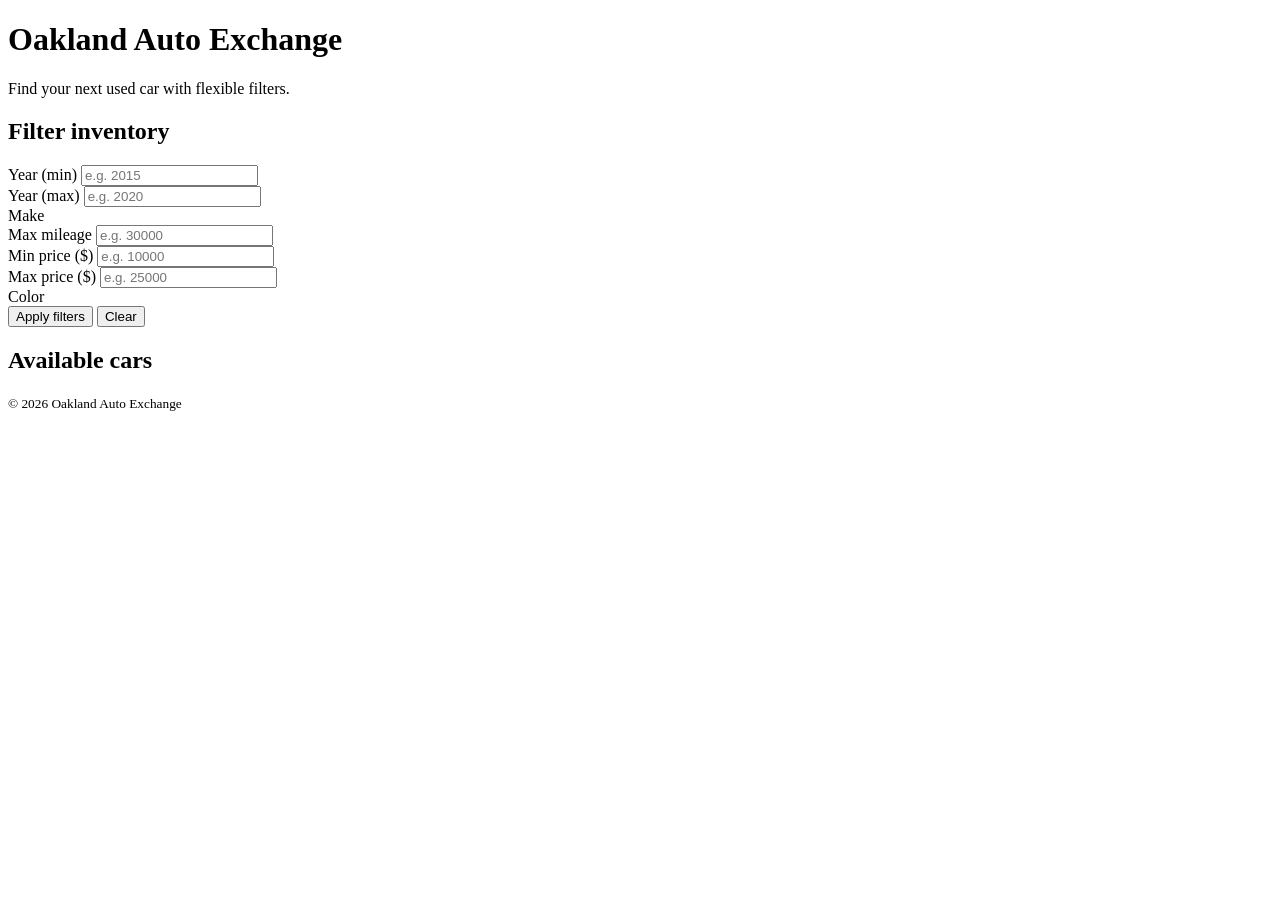
==== JeremyPutnam_hw5TH_csi3150_w2026/ProjectIndex.html @ 6c5514d2 "Add files via upload" ====
<!DOCTYPE html>
<html lang="en">
<head>
    <meta charset="UTF-8" />
    <title>Used Car Inventory</title>
    <meta name="viewport" content="width=device-width, initial-scale=1" />
    <link rel="stylesheet" href="css/main.css" />
</head>
<body>
    <header class="site-header">
        <div class="container">
            <h1>Oakland Auto Exchange</h1>
            <p>Find your next used car with flexible filters.</p>
        </div>
    </header>

    <main class="container">
        <section class="filters" aria-label="Car filters">
            <h2>Filter inventory</h2>
            <form id="filter-form">
                <div class="filter-group">
                    <label for="min-year">Year (min)</label>
                    <input type="number" id="min-year" name="minYear" placeholder="e.g. 2015" />
                </div>

                <div class="filter-group">
                    <label for="max-year">Year (max)</label>
                    <input type="number" id="max-year" name="maxYear" placeholder="e.g. 2020" />
                </div>

                <div class="filter-group">
                    <span class="filter-label">Make</span>
                    <div class="checkbox-group" id="make-options">
                        <!-- Filled dynamically -->
                    </div>
                </div>

                <div class="filter-group">
                    <label for="max-mileage">Max mileage</label>
                    <input type="number" id="max-mileage" name="maxMileage" placeholder="e.g. 30000" />
                </div>

                <div class="filter-group">
                    <label for="min-price">Min price ($)</label>
                    <input type="number" id="min-price" name="minPrice" placeholder="e.g. 10000" />
                </div>

                <div class="filter-group">
                    <label for="max-price">Max price ($)</label>
                    <input type="number" id="max-price" name="maxPrice" placeholder="e.g. 25000" />
                </div>

                <div class="filter-group">
                    <span class="filter-label">Color</span>
                    <div class="checkbox-group" id="color-options">
                        <!-- Filled dynamically -->
                    </div>
                </div>

                <div class="filter-actions">
                    <button type="submit">Apply filters</button>
                    <button type="button" id="clear-filters">Clear</button>
                </div>
            </form>
        </section>

        <section class="inventory" aria-label="Car listings">
            <h2>Available cars</h2>
            <p id="results-message" class="results-message" aria-live="polite"></p>
            <div id="car-list" class="card-grid">
                <!-- Cards injected here -->
            </div>
        </section>
    </main>

    <footer class="site-footer">
        <div class="container">
            <small>&copy; 2026 Oakland Auto Exchange</small>
        </div>
    </footer>

    <script src="js/data.js"></script>
    <script src="js/main.js"></script>
</body>
</html>
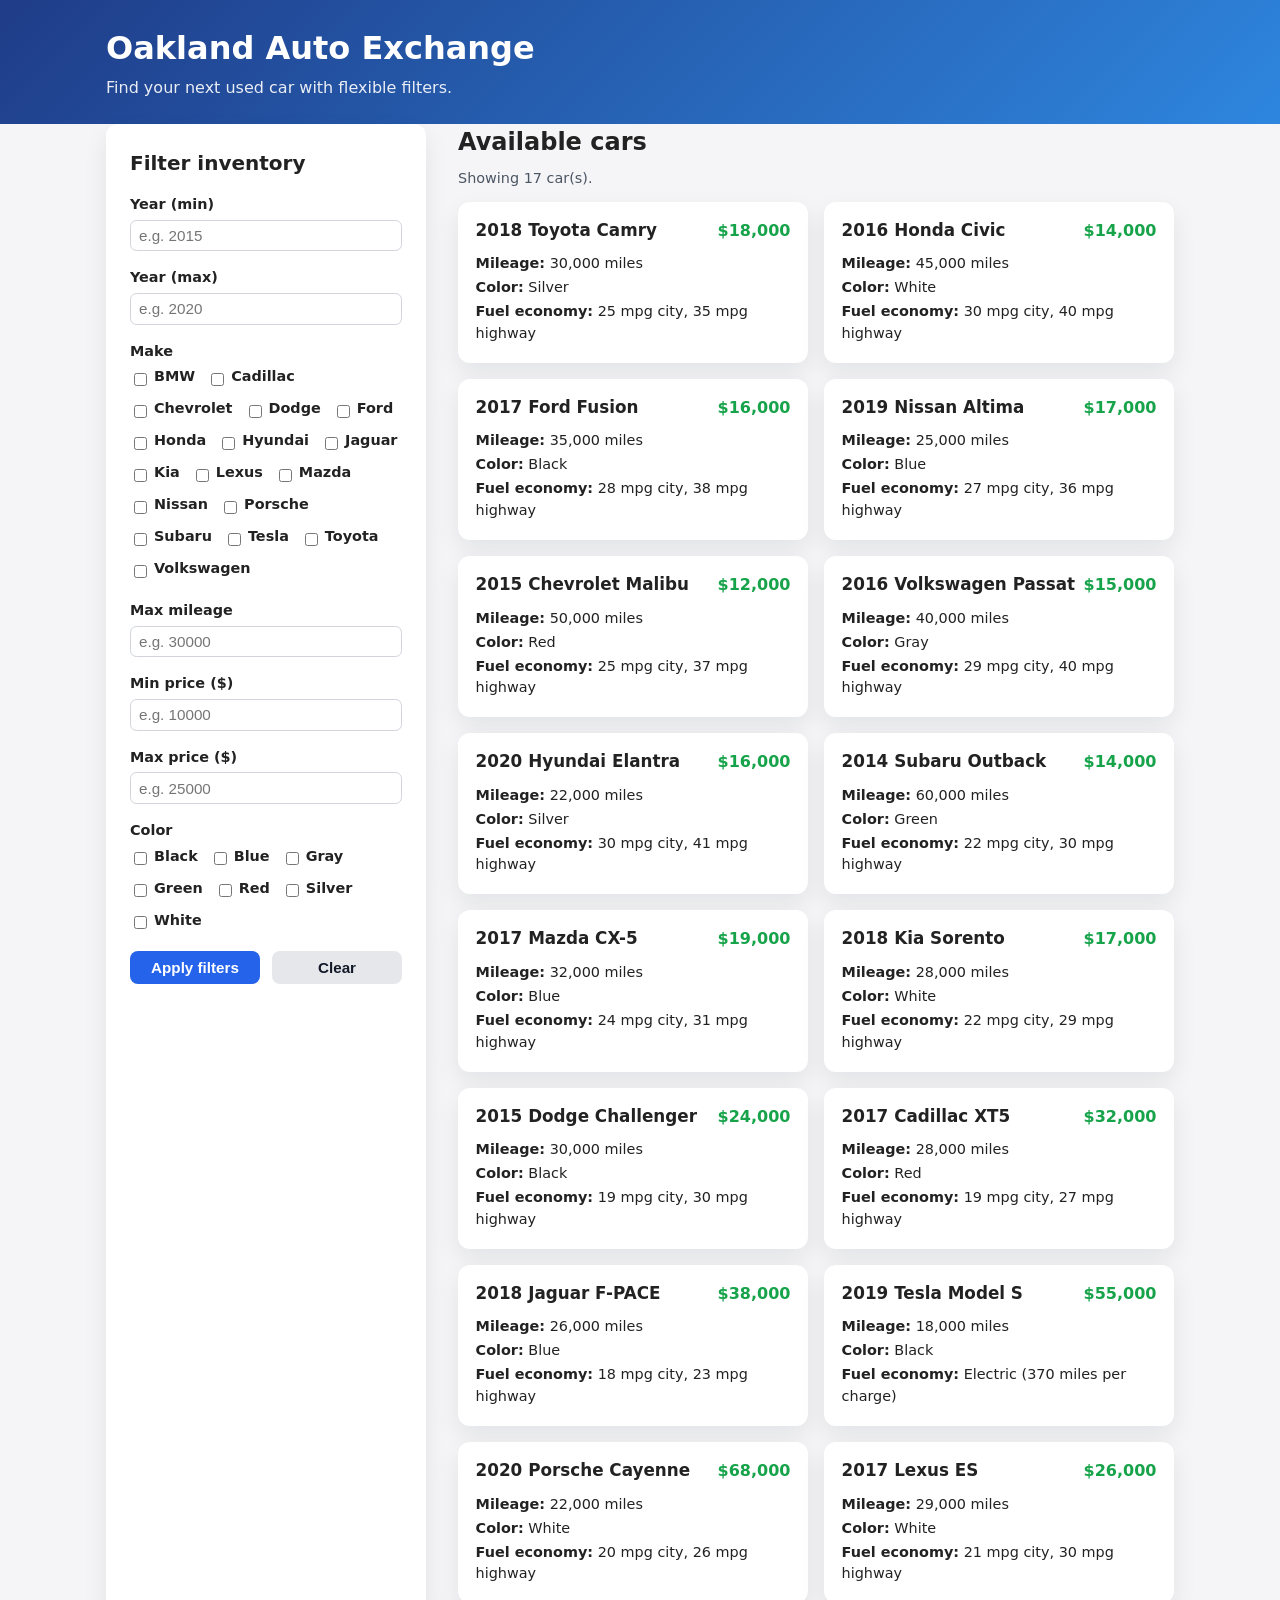
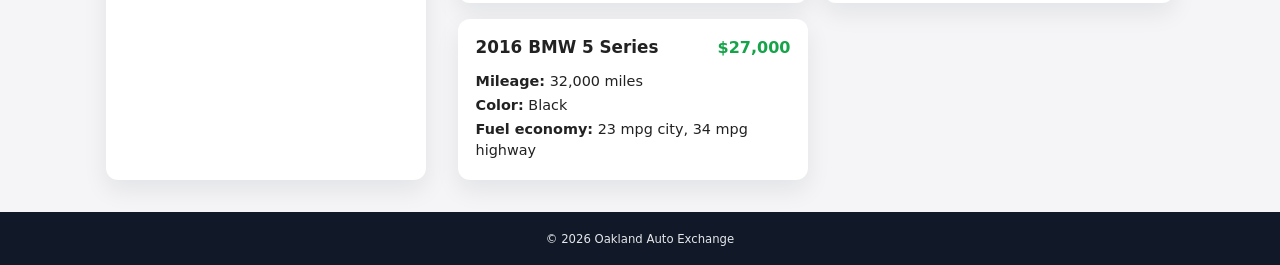
==== commit 714559b7: "Update ProjectIndex.html" ====
--- a/JeremyPutnam_hw5TH_csi3150_w2026/ProjectIndex.html
+++ b/JeremyPutnam_hw5TH_csi3150_w2026/ProjectIndex.html
@@ -4,7 +4,7 @@
     <meta charset="UTF-8" />
     <title>Used Car Inventory</title>
     <meta name="viewport" content="width=device-width, initial-scale=1" />
-    <link rel="stylesheet" href="css/main.css" />
+    <link rel="stylesheet" href="cssmain.css" />
 </head>
 <body>
     <header class="site-header">
@@ -79,7 +79,7 @@
         </div>
     </footer>
 
-    <script src="js/data.js"></script>
-    <script src="js/main.js"></script>
+    <script src="usedCars-TH-1.js"></script>
+    <script src="jsmain.js"></script>
 </body>
-</html>+</html>
--- a/JeremyPutnam_hw5TH_csi3150_w2026/cssmain.css
+++ b/JeremyPutnam_hw5TH_csi3150_w2026/cssmain.css
@@ -0,0 +1,199 @@
+*,
+*::before,
+*::after {
+    box-sizing: border-box;
+}
+
+body {
+    margin: 0;
+    font-family: system-ui, -apple-system, BlinkMacSystemFont, "Segoe UI", sans-serif;
+    background-color: #f5f5f7;
+    color: #222;
+    line-height: 1.5;
+}
+
+.container {
+    width: min(1100px, 100%);
+    margin: 0 auto;
+    padding: 0 1rem;
+}
+
+.site-header {
+    background: linear-gradient(135deg, #1f3c88, #2e86de);
+    color: #fff;
+    padding: 1.5rem 0;
+}
+
+    .site-header h1 {
+        margin: 0 0 0.25rem;
+    }
+
+    .site-header p {
+        margin: 0;
+        opacity: 0.9;
+    }
+
+.site-footer {
+    margin-top: 2rem;
+    padding: 1rem 0;
+    background-color: #111827;
+    color: #e5e7eb;
+    text-align: center;
+    font-size: 0.875rem;
+}
+
+main {
+    display: grid;
+    grid-template-columns: minmax(0, 320px) minmax(0, 1fr);
+    gap: 2rem;
+    padding: 2rem 0;
+}
+
+@media (max-width: 800px) {
+    main {
+        grid-template-columns: 1fr;
+    }
+}
+
+/* Filters */
+
+.filters {
+    background-color: #ffffff;
+    border-radius: 0.75rem;
+    padding: 1.5rem;
+    box-shadow: 0 10px 25px rgba(15, 23, 42, 0.08);
+}
+
+    .filters h2 {
+        margin-top: 0;
+        margin-bottom: 1rem;
+        font-size: 1.25rem;
+    }
+
+.filter-group {
+    margin-bottom: 1rem;
+}
+
+    .filter-group label,
+    .filter-label {
+        display: block;
+        font-weight: 600;
+        margin-bottom: 0.25rem;
+        font-size: 0.9rem;
+    }
+
+    .filter-group input[type="number"] {
+        width: 100%;
+        padding: 0.4rem 0.5rem;
+        border-radius: 0.4rem;
+        border: 1px solid #d1d5db;
+        font-size: 0.95rem;
+    }
+
+        .filter-group input[type="number"]:focus {
+            outline: 2px solid #2563eb;
+            outline-offset: 1px;
+            border-color: #2563eb;
+        }
+
+.checkbox-group {
+    display: flex;
+    flex-wrap: wrap;
+    gap: 0.4rem 0.75rem;
+}
+
+.checkbox-item {
+    display: flex;
+    align-items: center;
+    gap: 0.25rem;
+    font-size: 0.9rem;
+}
+
+.filter-actions {
+    display: flex;
+    gap: 0.75rem;
+    margin-top: 1rem;
+}
+
+    .filter-actions button {
+        flex: 1;
+        padding: 0.5rem 0.75rem;
+        border-radius: 0.5rem;
+        border: none;
+        font-weight: 600;
+        cursor: pointer;
+        font-size: 0.95rem;
+    }
+
+        .filter-actions button[type="submit"] {
+            background-color: #2563eb;
+            color: #fff;
+        }
+
+            .filter-actions button[type="submit"]:hover {
+                background-color: #1d4ed8;
+            }
+
+#clear-filters {
+    background-color: #e5e7eb;
+    color: #111827;
+}
+
+    #clear-filters:hover {
+        background-color: #d1d5db;
+    }
+
+/* Inventory */
+
+.inventory h2 {
+    margin-top: 0;
+    margin-bottom: 0.5rem;
+}
+
+.results-message {
+    margin: 0 0 0.75rem;
+    font-size: 0.9rem;
+    color: #4b5563;
+}
+
+.card-grid {
+    display: grid;
+    grid-template-columns: repeat(auto-fill, minmax(260px, 1fr));
+    gap: 1rem;
+}
+
+/* Car card */
+
+.car-card {
+    background-color: #ffffff;
+    border-radius: 0.75rem;
+    padding: 1rem 1.1rem;
+    box-shadow: 0 10px 25px rgba(15, 23, 42, 0.08);
+    display: flex;
+    flex-direction: column;
+    justify-content: space-between;
+}
+
+.car-card__header {
+    display: flex;
+    justify-content: space-between;
+    align-items: baseline;
+    gap: 0.5rem;
+    margin-bottom: 0.5rem;
+}
+
+    .car-card__header h3 {
+        margin: 0;
+        font-size: 1.05rem;
+    }
+
+.car-card__price {
+    margin: 0;
+    font-weight: 700;
+    color: #16a34a;
+}
+
+.car-card__body p {
+    margin: 0.15rem 0;
+    font-size: 0.9rem;
+}
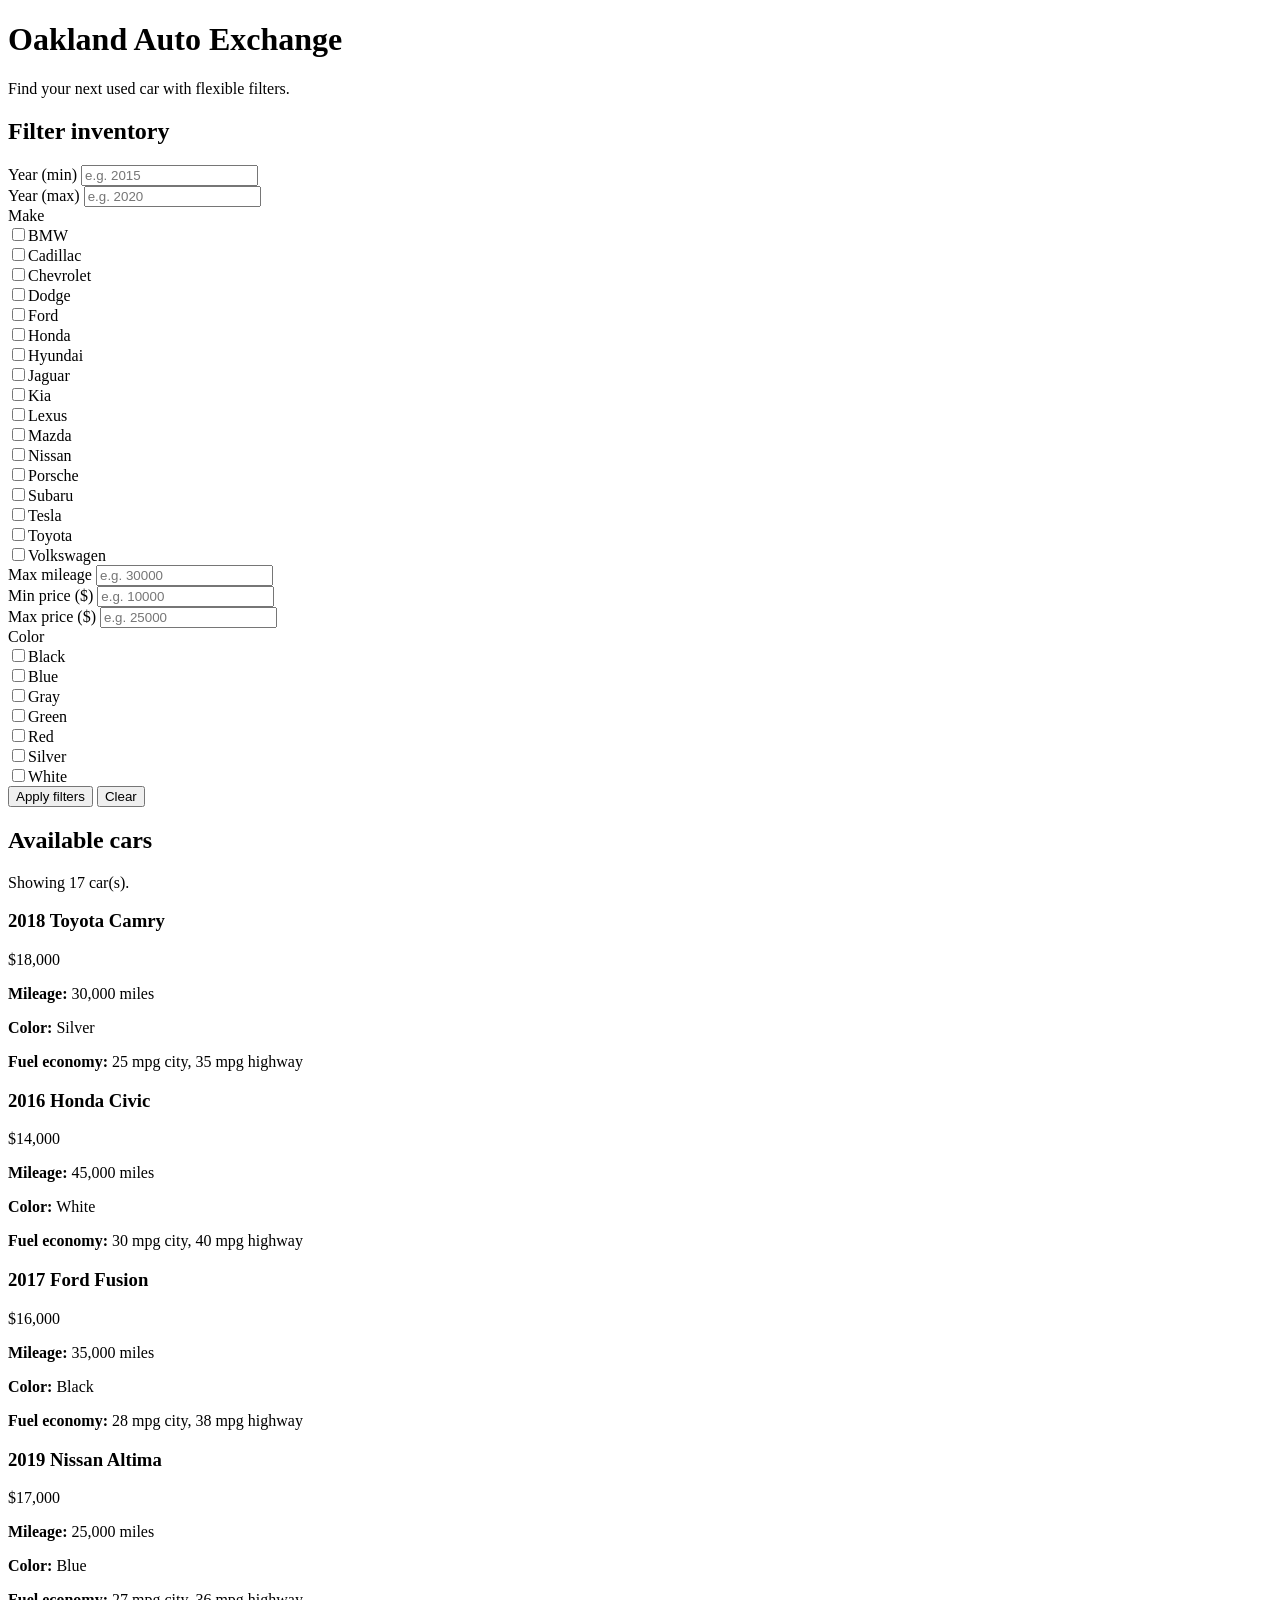
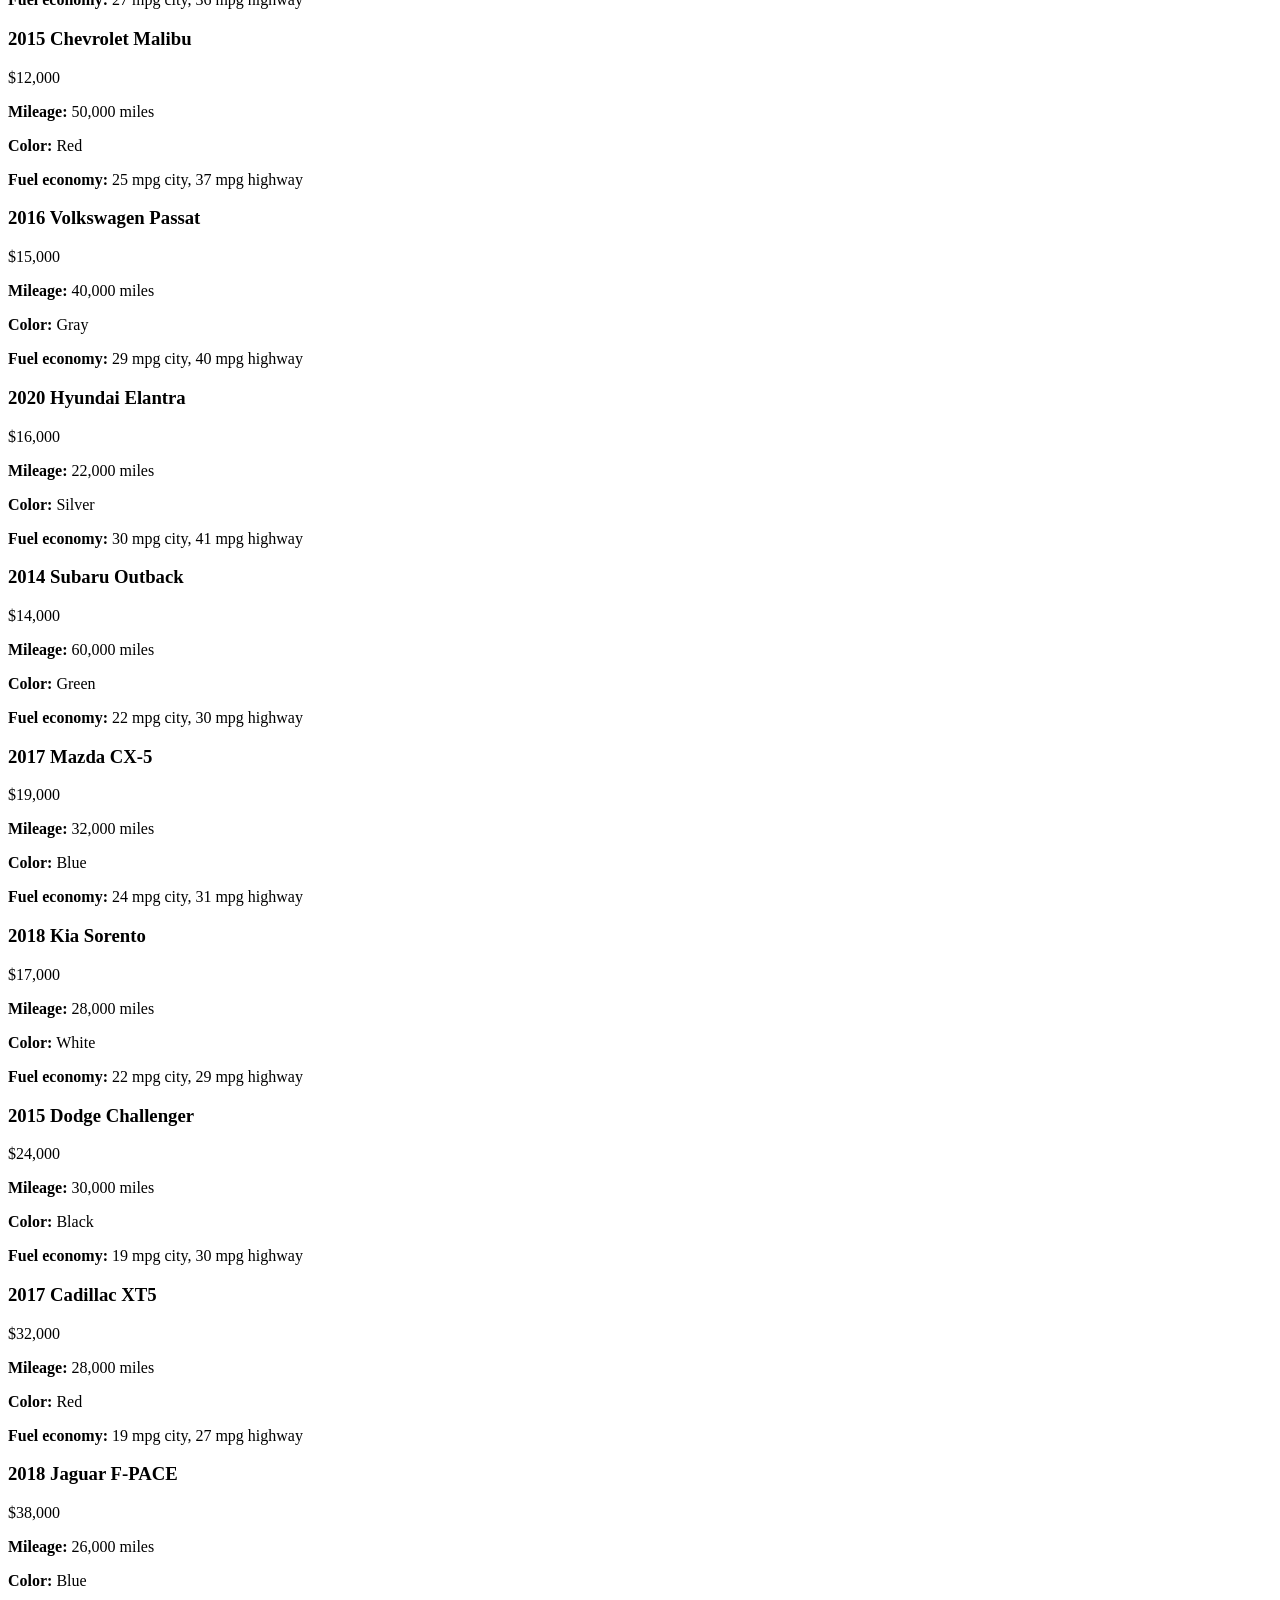
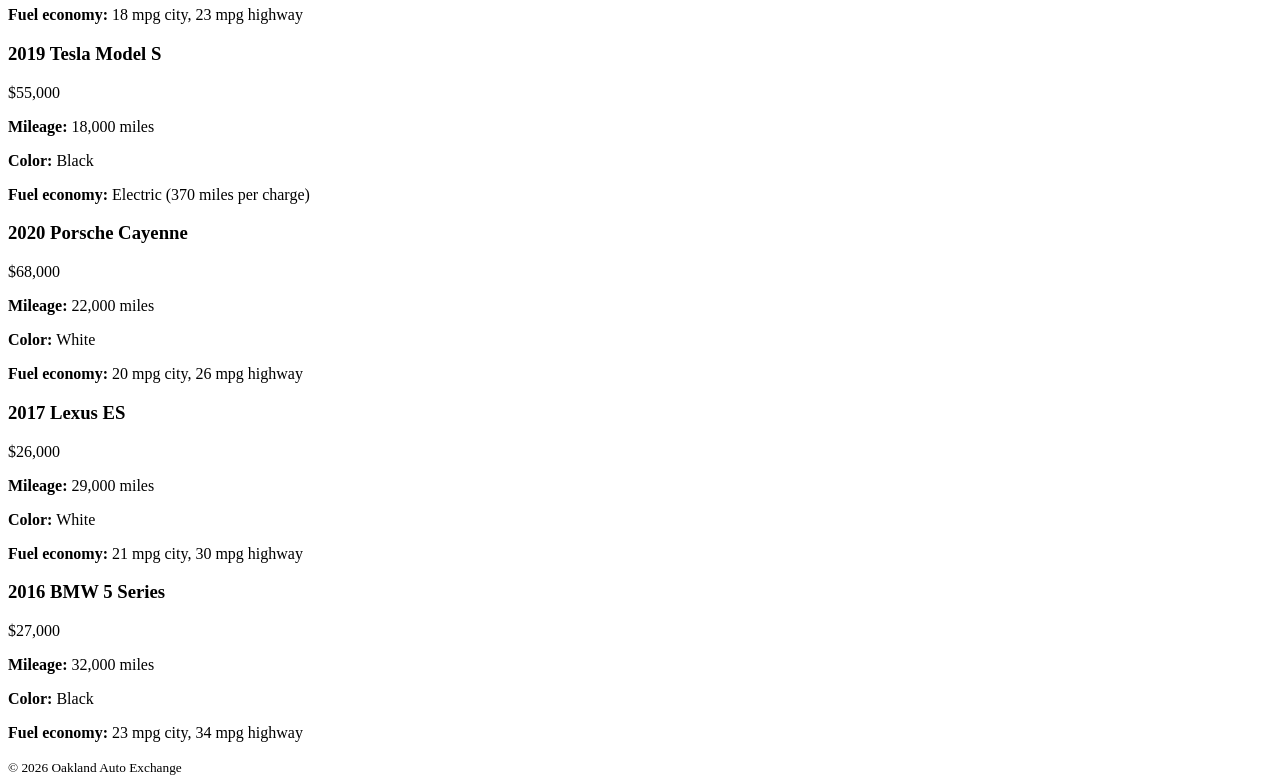
==== commit ffd4d50d: "Update ProjectIndex.html" ====
--- a/JeremyPutnam_hw5TH_csi3150_w2026/ProjectIndex.html
+++ b/JeremyPutnam_hw5TH_csi3150_w2026/ProjectIndex.html
@@ -4,7 +4,7 @@
     <meta charset="UTF-8" />
     <title>Used Car Inventory</title>
     <meta name="viewport" content="width=device-width, initial-scale=1" />
-    <link rel="stylesheet" href="cssmain.css" />
+    <link rel="stylesheet" href="css/main.css" />
 </head>
 <body>
     <header class="site-header">
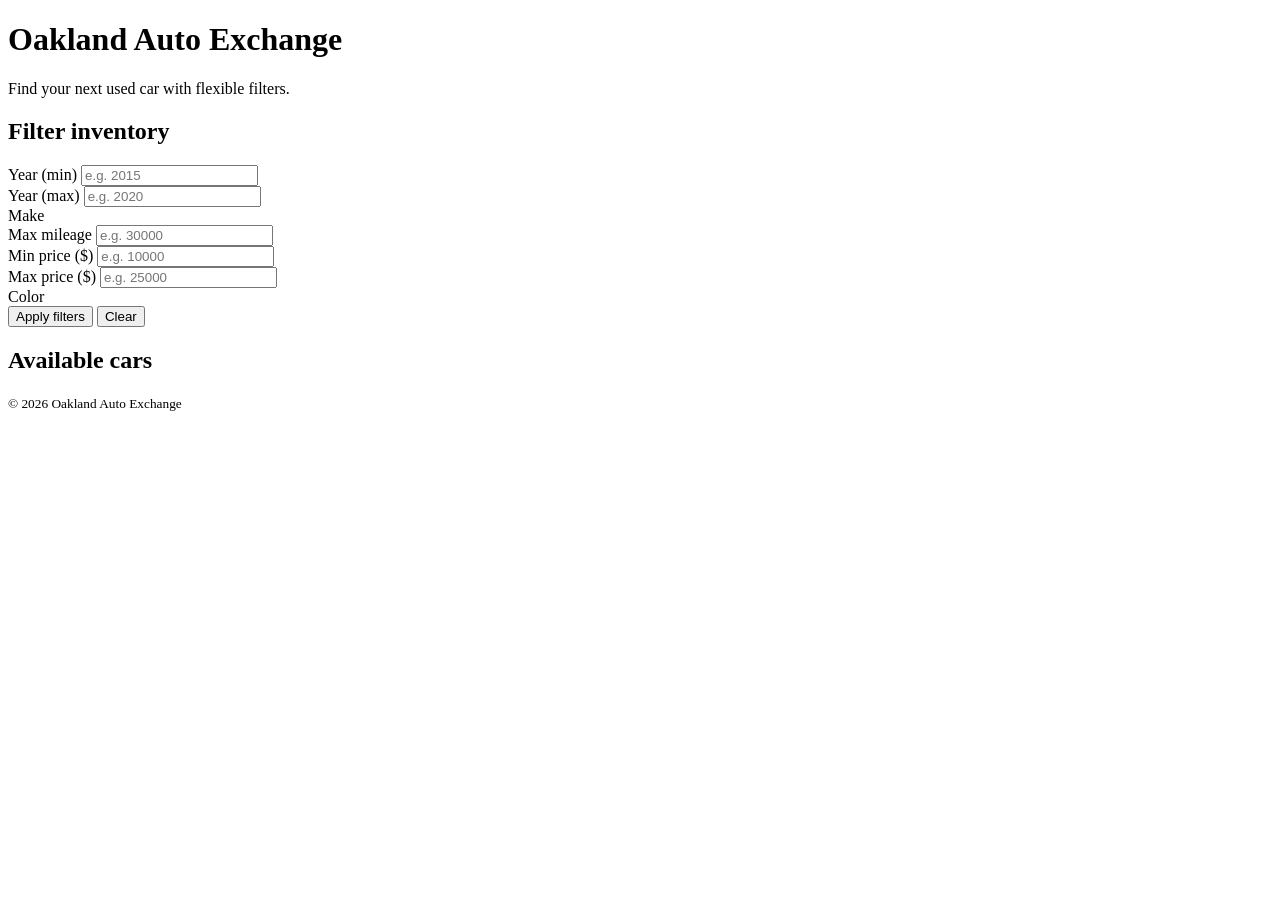
==== commit 1100fc0f: "Update ProjectIndex.html" ====
--- a/JeremyPutnam_hw5TH_csi3150_w2026/ProjectIndex.html
+++ b/JeremyPutnam_hw5TH_csi3150_w2026/ProjectIndex.html
@@ -79,7 +79,7 @@
         </div>
     </footer>
 
-    <script src="usedCars-TH-1.js"></script>
-    <script src="jsmain.js"></script>
+   <script src="js/usedCars-TH-1.js"></script>
+<script src="js/main.js"></script>
 </body>
 </html>
